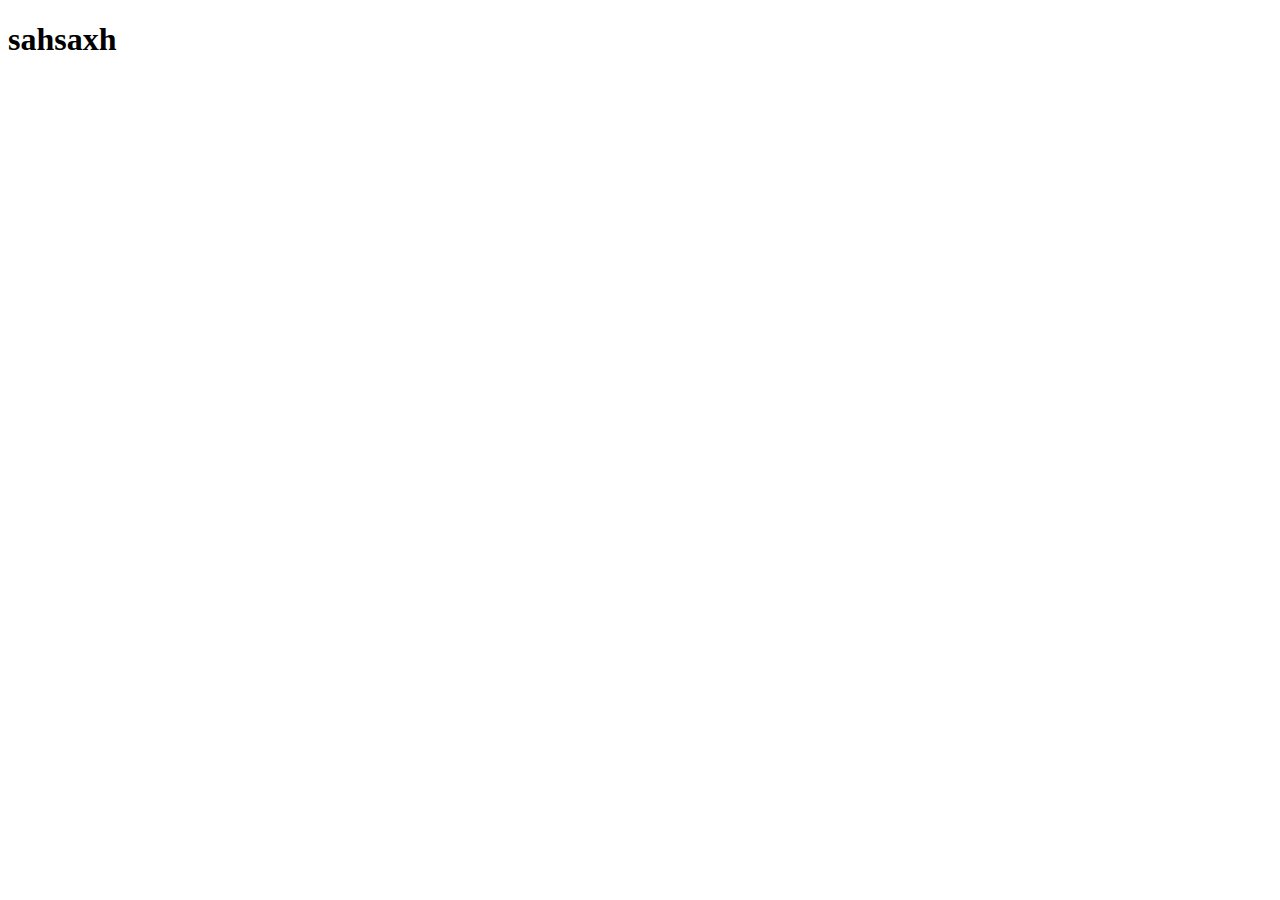
==== johnhaggrthy.html @ 2058d2fa "Initial commit" ====
<!DOCTYPE html>
<html lang="en">
<head>
    <meta charset="UTF-8">
    <meta name="viewport" content="width=device-width, initial-scale=1.0">
    <title>johnhaggrthy</title>
</head>
<body>
    <h1>sahsaxh</h1>
    
</body>
</html>
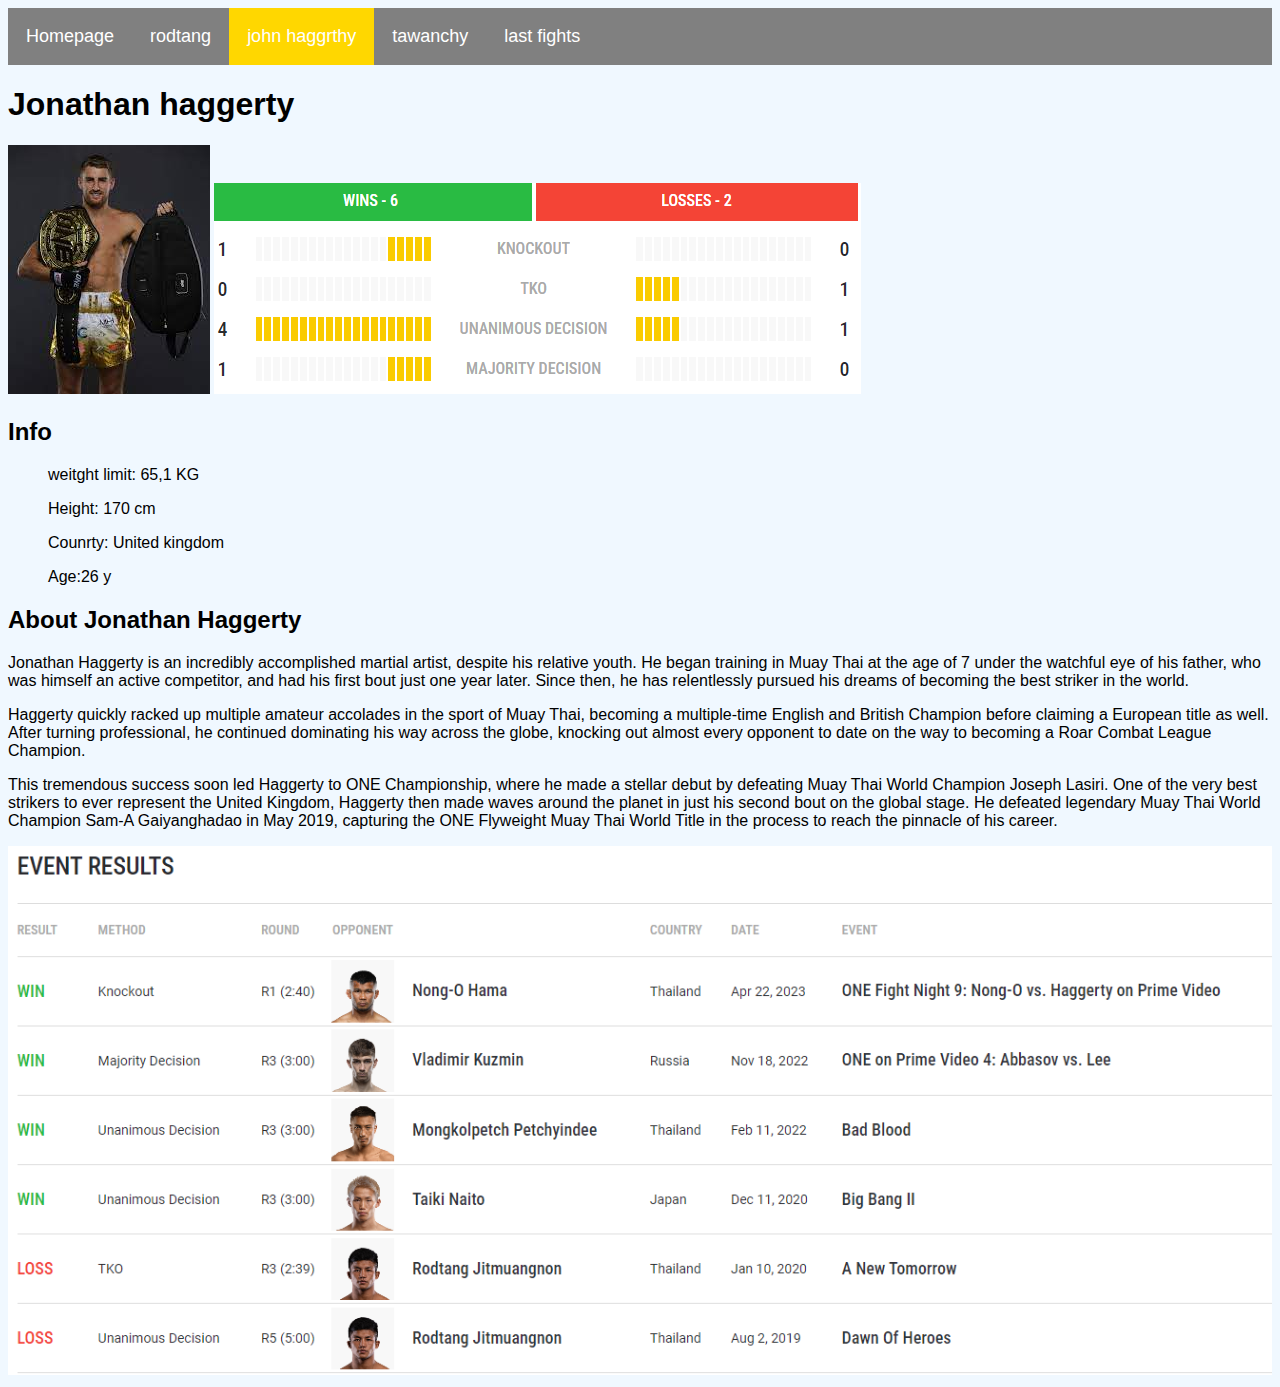
==== commit 33327686: "comitment" ====
--- a/johnhaggrthy.html
+++ b/johnhaggrthy.html
@@ -4,9 +4,43 @@
     <meta charset="UTF-8">
     <meta name="viewport" content="width=device-width, initial-scale=1.0">
     <title>johnhaggrthy</title>
+    <link rel="stylesheet" href="Mainstyle.css">
+    <link href="images" rel="stylesheet">
 </head>
+<header>  
+<nav>
+    <div class="nav-bar">
+        <a href="index.html">Homepage</a>
+        <a href="rodtang.html">rodtang</a> 
+        <a class="current" href="johnhaggrthy.html">john haggrthy</a>
+        <a href="tawanchy.html">tawanchy</a>
+        <a href="lastfights.html">last fights </a>
+    </div>
+</nav>
+</header>
+<main>
 <body>
-    <h1>sahsaxh</h1>
-    
+    <section>
+    <h1>Jonathan haggerty</h1>
+<img src="images/johhaggerty.jpg" alt="Jonathan haggerty">
+<img src="images/jonnystats.png" alt="stats og haggerty">
+<section>
+    <section>
+         <h2>Info</h2>
+             <p>
+                <ul>weitght limit: 65,1 KG</ul>
+                <ul>Height: 170 cm</ul>
+                <ul>Counrty: United kingdom</ul>
+                <ul>Age:26 y</ul>
+        </section>
+        <section>
+            <h2>About Jonathan Haggerty</h2>
+             <p>Jonathan Haggerty is an incredibly accomplished martial artist, despite his relative youth. He began training in Muay Thai at the age of 7 under the watchful eye of his father, who was himself an active competitor, and had his first bout just one year later. Since then, he has relentlessly pursued his dreams of becoming the best striker in the world.</p>
+             <p>Haggerty quickly racked up multiple amateur accolades in the sport of Muay Thai, becoming a multiple-time English and British Champion before claiming a European title as well. After turning professional, he continued dominating his way across the globe, knocking out almost every opponent to date on the way to becoming a Roar Combat League Champion.</p>
+            <p>This tremendous success soon led Haggerty to ONE Championship, where he made a stellar debut by defeating Muay Thai World Champion Joseph Lasiri. One of the very best strikers to ever represent the United Kingdom, Haggerty then made waves around the planet in just his second bout on the global stage. He defeated legendary Muay Thai World Champion Sam-A Gaiyanghadao in May 2019, capturing the ONE Flyweight Muay Thai World Title in the process to reach the pinnacle of his career.</p>
+             <img src="images/fightresutlhaggerty.png" alt="result">
+        </section>
+    <main>
+        <footer></footer>
 </body>
 </html>--- a/Mainstyle.css
+++ b/Mainstyle.css
@@ -0,0 +1,94 @@
+li{
+    float: left;
+
+}
+a{display:inline-table;
+padding:  1em; 
+text-decoration:nonet;}
+
+.nav-bar{
+    background-color: gray;
+    overflow: hidden;
+}
+
+.nav-bar a{
+    float:left;
+    color:white;
+    text-align:center;
+    padding:1em;
+    text-decoration: none;
+    font-size:large;
+}
+
+.nav-bar a:hover {
+    background-color: goldenrod;
+    color:white;
+}
+
+.nav-bar a.current {
+    background-color: gold;
+    color: white;
+}
+
+
+
+body{
+    background-color:aliceblue;
+    font-family: Impact, Haettenschweiler, 'Arial Narrow Bold', sans-serif;
+
+
+a{color: black;
+text-decoration: non;}
+}
+
+
+img{
+    display: flexbox;
+    max-width: 100%;
+    justify-content: center;
+    flex-wrap: wrap;
+    gap: 1em;
+    height: auto;
+    border-radius: 0%;
+    margin-left: auto;
+    margin-right: auto;
+    object-fit: scale-down;
+    flex: auto;
+    
+}
+
+
+
+
+.intro-text{
+    display: flexbox;
+    text-align: center;
+    font-size: larger;
+    font-family: 'Franklin Gothic Medium', 'Arial Narrow', Arial, sans-serif;
+}
+
+
+.figthcardrodtang{
+    width:50em;
+    min-height: 30em;
+    display: block;
+    margin-left: auto;
+    margin-right: auto ;
+  
+}
+
+.fightcardtawanchai{
+    width: 50em;
+    min-height: 30em;
+    display: block;
+    margin-left: auto;
+    margin-right: auto;
+}
+
+.fightcardhaggerty{
+    width: 50em;
+    min-height: 30em;
+    display: block;
+    margin-left: auto;
+    margin-right: auto
+}
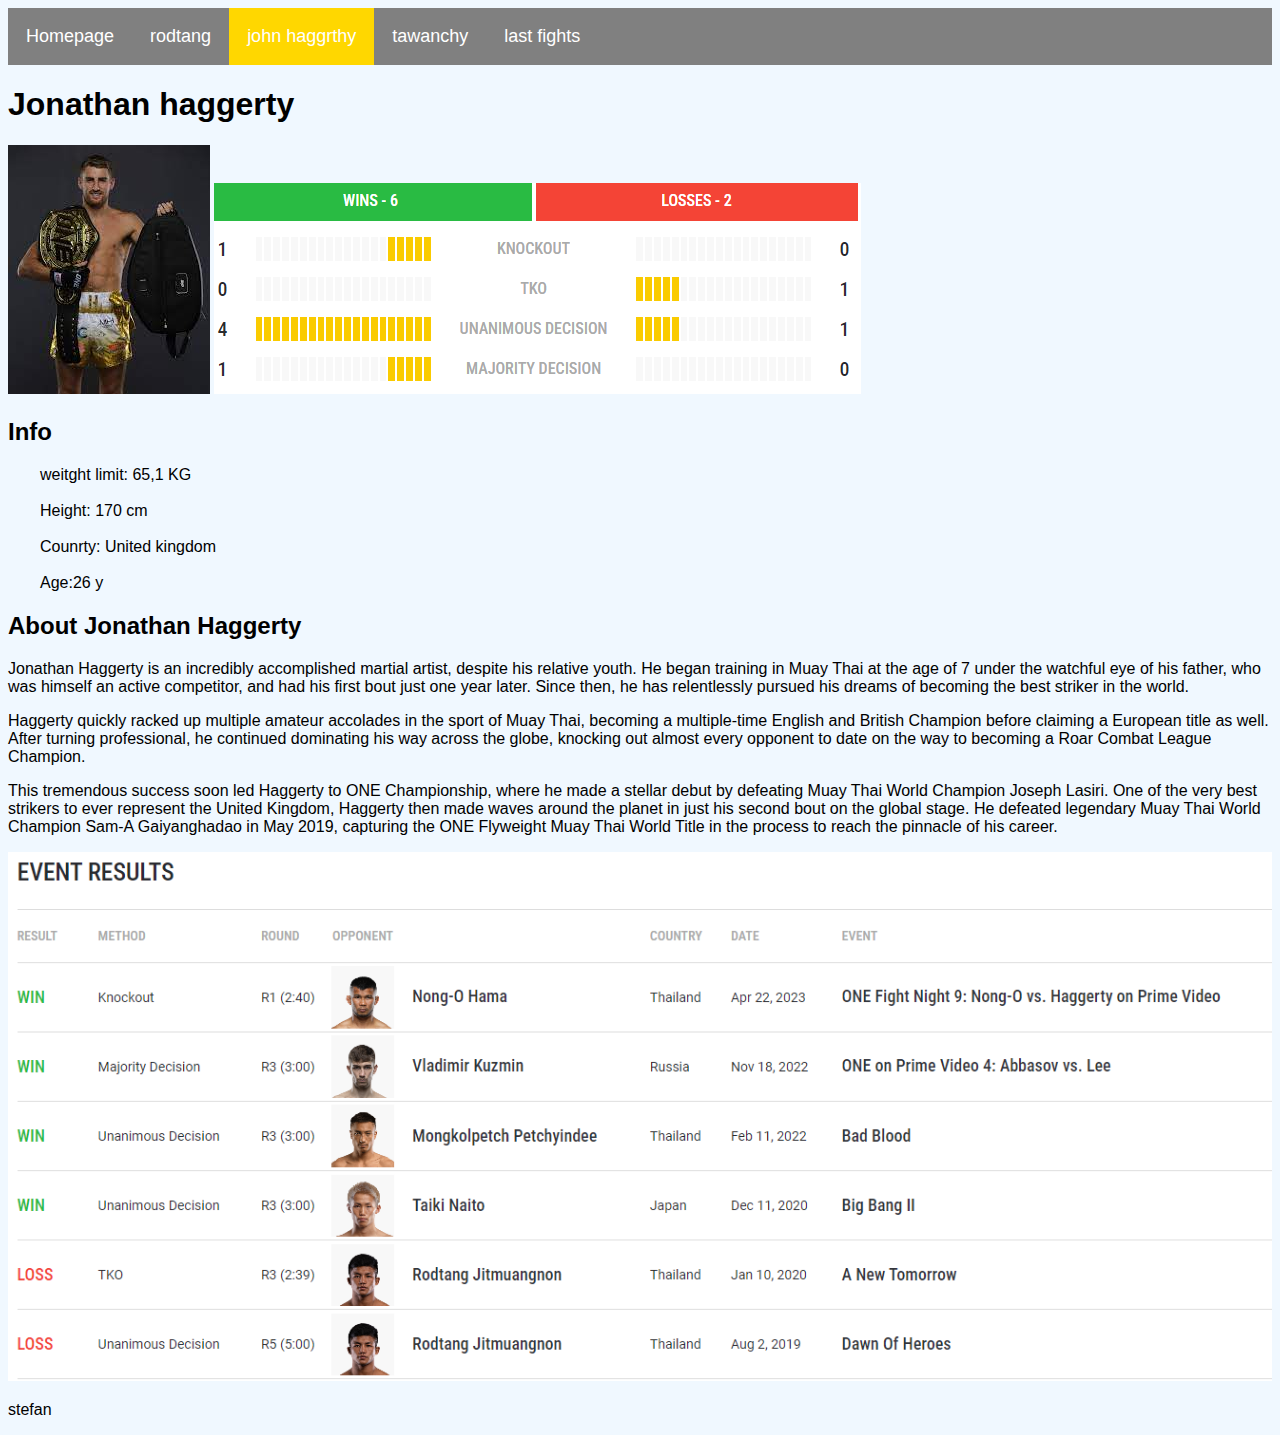
==== commit ab58d501: "new commhiit" ====
--- a/johnhaggrthy.html
+++ b/johnhaggrthy.html
@@ -7,6 +7,7 @@
     <link rel="stylesheet" href="Mainstyle.css">
     <link href="images" rel="stylesheet">
 </head>
+<body>
 <header>  
 <nav>
     <div class="nav-bar">
@@ -19,19 +20,22 @@
 </nav>
 </header>
 <main>
-<body>
     <section>
     <h1>Jonathan haggerty</h1>
 <img src="images/johhaggerty.jpg" alt="Jonathan haggerty">
 <img src="images/jonnystats.png" alt="stats og haggerty">
-<section>
+    </section>
     <section>
          <h2>Info</h2>
-             <p>
-                <ul>weitght limit: 65,1 KG</ul>
-                <ul>Height: 170 cm</ul>
-                <ul>Counrty: United kingdom</ul>
-                <ul>Age:26 y</ul>
+             <p class="list">
+                weitght limit: 65,1 KG
+                <br> <br>
+                Height: 170 cm
+                <br> <br>
+                Counrty: United kingdom
+                <br> <br>
+                Age:26 y
+            </p>
         </section>
         <section>
             <h2>About Jonathan Haggerty</h2>
@@ -40,7 +44,9 @@
             <p>This tremendous success soon led Haggerty to ONE Championship, where he made a stellar debut by defeating Muay Thai World Champion Joseph Lasiri. One of the very best strikers to ever represent the United Kingdom, Haggerty then made waves around the planet in just his second bout on the global stage. He defeated legendary Muay Thai World Champion Sam-A Gaiyanghadao in May 2019, capturing the ONE Flyweight Muay Thai World Title in the process to reach the pinnacle of his career.</p>
              <img src="images/fightresutlhaggerty.png" alt="result">
         </section>
-    <main>
-        <footer></footer>
+    </main>
+        <footer>
+            <p>stefan</p>
+        </footer>
 </body>
 </html>--- a/Mainstyle.css
+++ b/Mainstyle.css
@@ -42,6 +42,7 @@
 }
 
 
+
 img{
     display: flexbox;
     max-width: 100%;
@@ -57,6 +58,9 @@
     
 }
 
+.list{
+    margin-left: 2em;
+}
 
 
 
